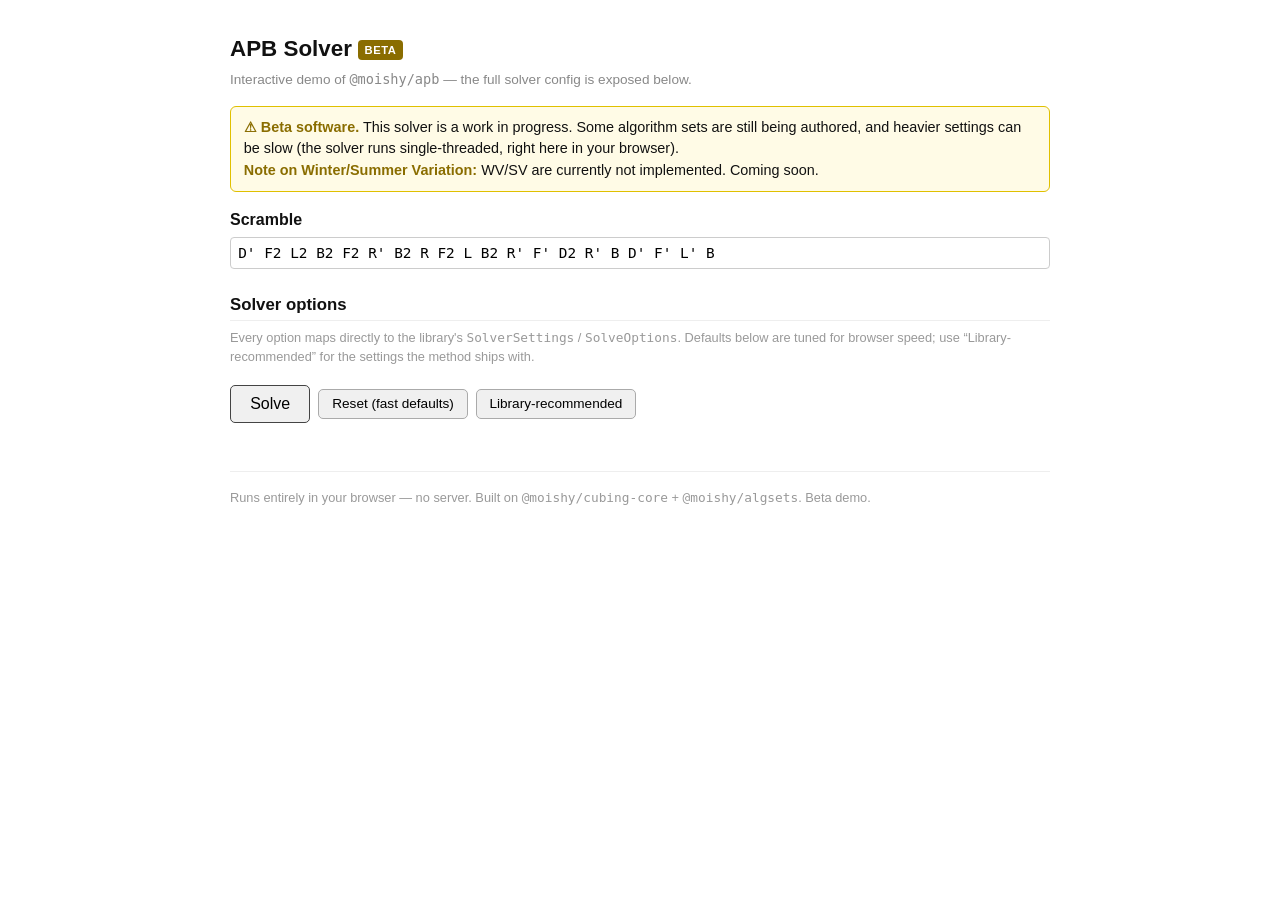
==== docs/index.html @ 56c1944e "Docs: READMEs, user guides, LICENSE, and a set of stale/incorrect claims fixed The three packages ar" ====
<!DOCTYPE html>
<meta charset="utf-8">
<title>moishy-cubing</title>
<meta http-equiv="refresh" content="0; url=./apb-demo/">
<link rel="canonical" href="https://cubing.moishy.dev/apb-demo/">
<meta name="description"
  content="A TypeScript toolkit for building Rubik's cube speedsolving-method solvers.">
<style>
body {
  font-family: system-ui, sans-serif;
  max-width: 34rem;
  margin: 6rem auto;
  padding: 0 1.5rem;
  line-height: 1.6;
}
a {
  color: #0645ad;
}
</style>
<h1>moishy-cubing</h1>
<p>
  Redirecting to the <a href="./apb-demo/">APB solver demo</a>&hellip;
</p>
<p>
  Source and documentation on
  <a href="https://github.com/moishy-r/moishy-cubing">GitHub</a>.
</p>
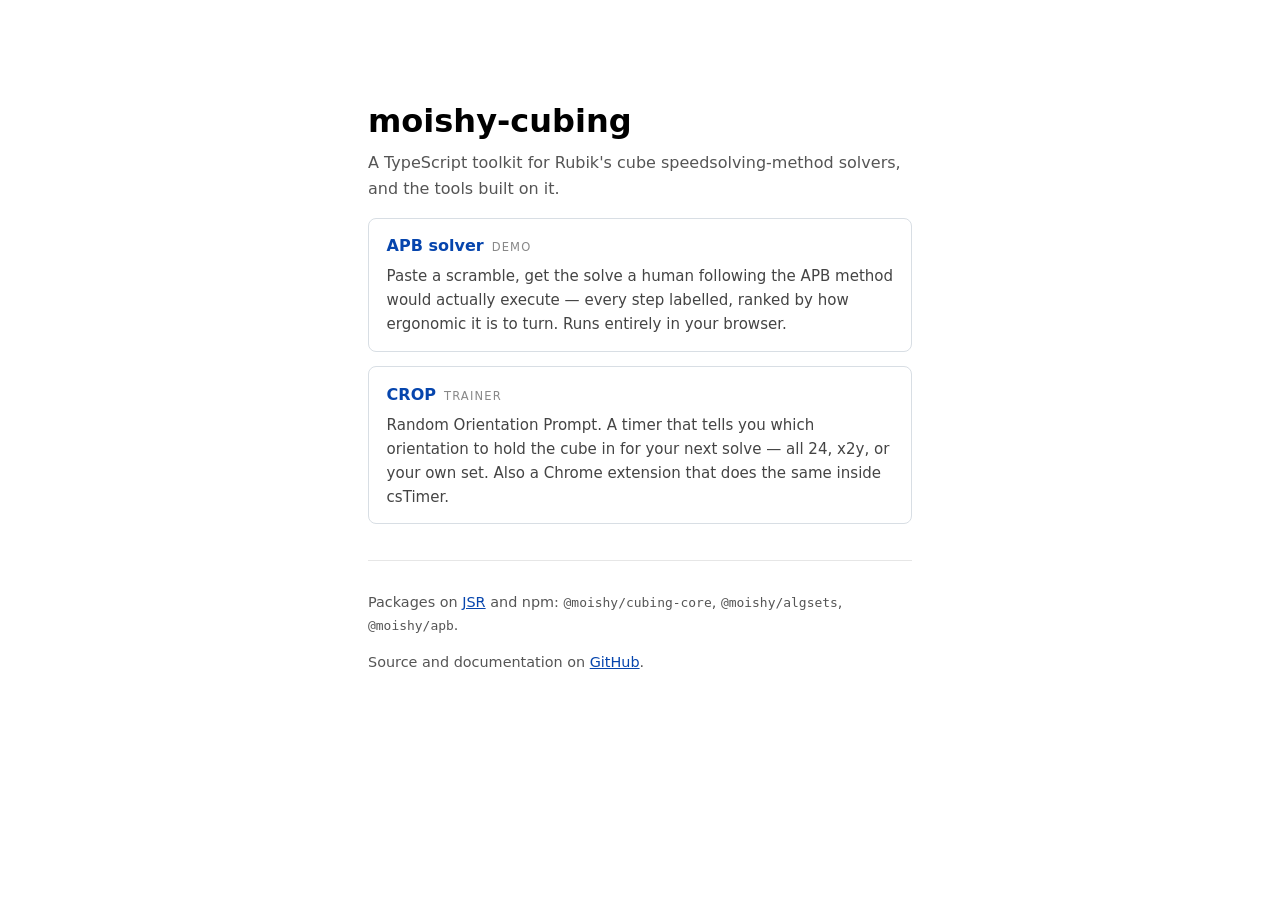
==== commit 8f8fb140: "Add CROP: a random-orientation prompt for csTimer, and a standalone timer Trains colour neutrality b" ====
--- a/docs/index.html
+++ b/docs/index.html
@@ -1,10 +1,10 @@
 <!DOCTYPE html>
 <meta charset="utf-8">
 <title>moishy-cubing</title>
-<meta http-equiv="refresh" content="0; url=./apb-demo/">
-<link rel="canonical" href="https://cubing.moishy.dev/apb-demo/">
+<meta name="viewport" content="width=device-width, initial-scale=1">
+<link rel="canonical" href="https://cubing.moishy.dev/">
 <meta name="description"
-  content="A TypeScript toolkit for building Rubik's cube speedsolving-method solvers.">
+  content="A TypeScript toolkit for building Rubik's cube speedsolving-method solvers, and the tools built on it.">
 <style>
 body {
   font-family: system-ui, sans-serif;
@@ -16,12 +16,82 @@
 a {
   color: #0645ad;
 }
+h1 {
+  margin-bottom: 0.2rem;
+}
+p.tag {
+  margin-top: 0;
+  color: #555;
+}
+a.card {
+  display: block;
+  margin: 0.9rem 0;
+  padding: 0.9rem 1.1rem;
+  border: 1px solid #d8dee4;
+  border-radius: 8px;
+  color: inherit;
+  text-decoration: none;
+}
+a.card:hover {
+  border-color: #0645ad;
+}
+a.card .name {
+  color: #0645ad;
+  font-weight: 600;
+}
+a.card .kind {
+  margin-left: 0.5rem;
+  font-size: 0.72rem;
+  letter-spacing: 0.1em;
+  text-transform: uppercase;
+  color: #888;
+}
+a.card p {
+  margin: 0.35rem 0 0;
+  font-size: 0.94rem;
+  color: #444;
+}
+footer {
+  margin-top: 2.2rem;
+  padding-top: 1rem;
+  border-top: 1px solid #e6e6e6;
+  font-size: 0.9rem;
+  color: #555;
+}
+code {
+  font-family: ui-monospace, SFMono-Regular, Menlo, Consolas, monospace;
+  font-size: 0.9em;
+}
 </style>
 <h1>moishy-cubing</h1>
-<p>
-  Redirecting to the <a href="./apb-demo/">APB solver demo</a>&hellip;
+<p class="tag">
+  A TypeScript toolkit for Rubik's cube speedsolving-method solvers, and the tools built on it.
 </p>
-<p>
-  Source and documentation on
-  <a href="https://github.com/moishy-r/moishy-cubing">GitHub</a>.
-</p>
+
+<a class="card" href="./apb-demo/">
+  <span class="name">APB solver</span><span class="kind">demo</span>
+  <p>
+    Paste a scramble, get the solve a human following the APB method would actually execute — every
+    step labelled, ranked by how ergonomic it is to turn. Runs entirely in your browser.
+  </p>
+</a>
+
+<a class="card" href="./crop/">
+  <span class="name">CROP</span><span class="kind">trainer</span>
+  <p>
+    Random Orientation Prompt. A timer that tells you which orientation to hold the cube in for your
+    next solve — all 24, x2y, or your own set. Also a Chrome extension that does the same inside
+    csTimer.
+  </p>
+</a>
+
+<footer>
+  <p>
+    Packages on <a href="https://jsr.io/@moishy">JSR</a> and npm:
+    <code>@moishy/cubing-core</code>, <code>@moishy/algsets</code>, <code>@moishy/apb</code>.
+  </p>
+  <p>
+    Source and documentation on
+    <a href="https://github.com/moishy-r/moishy-cubing">GitHub</a>.
+  </p>
+</footer>
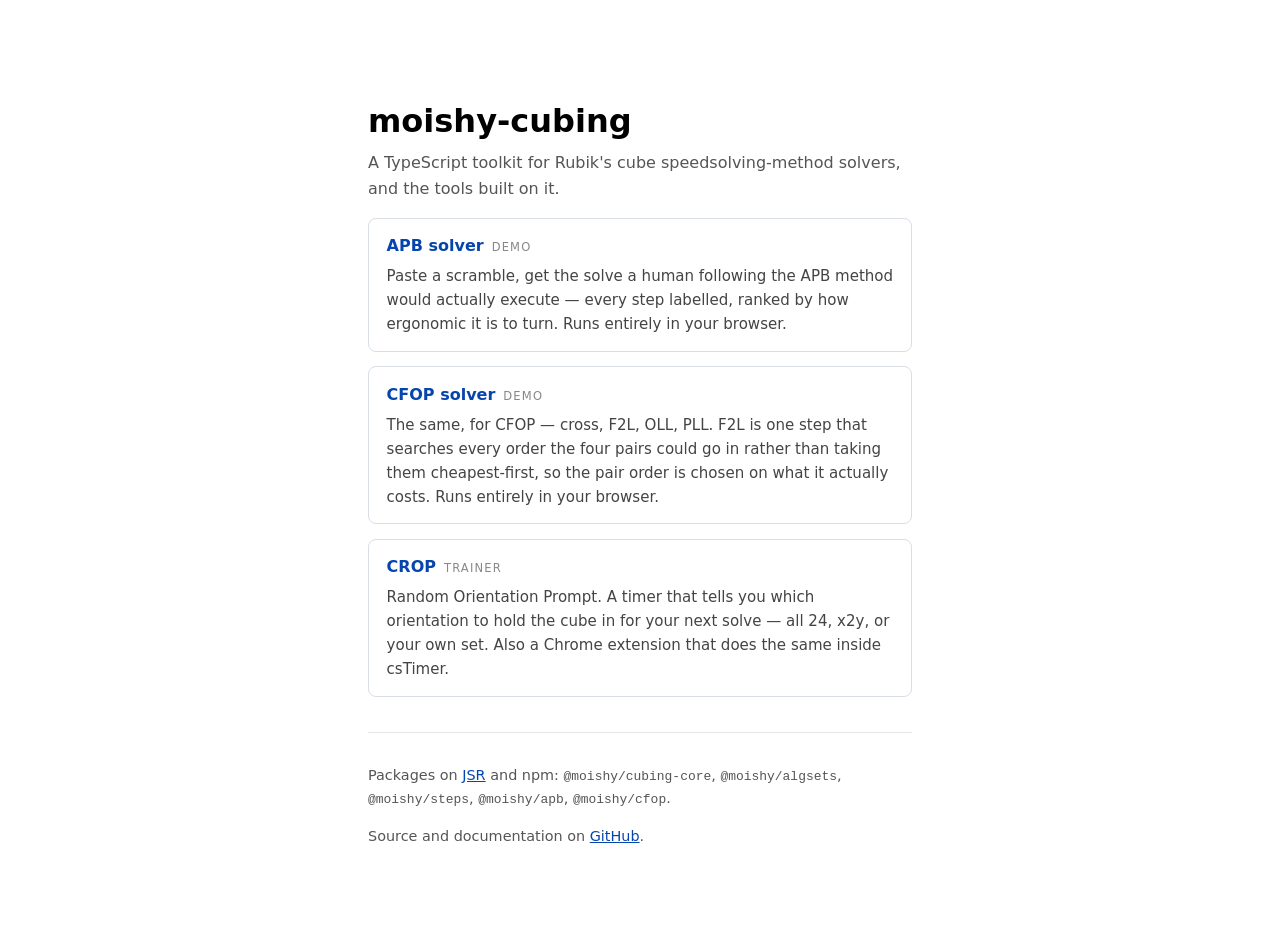
==== commit 304f74e0: "Add a CFOP demo page at /cfop-demo Same shape as /apb-demo, and deliberately a copy rather than a ge" ====
--- a/docs/index.html
+++ b/docs/index.html
@@ -76,6 +76,15 @@
   </p>
 </a>
 
+<a class="card" href="./cfop-demo/">
+  <span class="name">CFOP solver</span><span class="kind">demo</span>
+  <p>
+    The same, for CFOP — cross, F2L, OLL, PLL. F2L is one step that searches every order the four
+    pairs could go in rather than taking them cheapest-first, so the pair order is chosen on what it
+    actually costs. Runs entirely in your browser.
+  </p>
+</a>
+
 <a class="card" href="./crop/">
   <span class="name">CROP</span><span class="kind">trainer</span>
   <p>
@@ -88,7 +97,8 @@
 <footer>
   <p>
     Packages on <a href="https://jsr.io/@moishy">JSR</a> and npm:
-    <code>@moishy/cubing-core</code>, <code>@moishy/algsets</code>, <code>@moishy/apb</code>.
+    <code>@moishy/cubing-core</code>, <code>@moishy/algsets</code>, <code>@moishy/steps</code>,
+    <code>@moishy/apb</code>, <code>@moishy/cfop</code>.
   </p>
   <p>
     Source and documentation on
